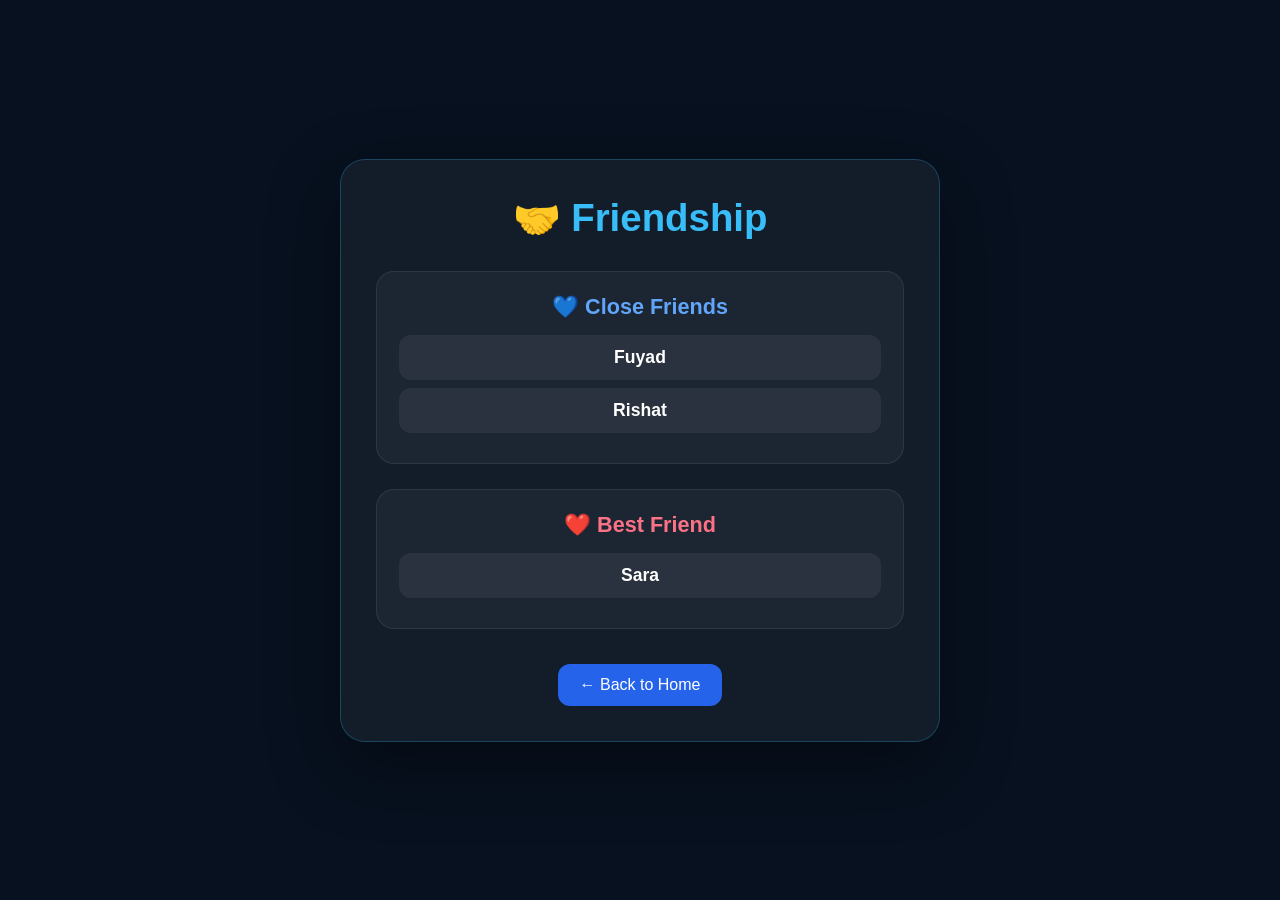
==== friendship.html @ 59717573 "Create friendship.html" ====
<!DOCTYPE html>
<html lang="en">
<head>
  <meta charset="UTF-8">
  <meta name="viewport" content="width=device-width, initial-scale=1.0">

  <title>Friendship | Emtiaz Official</title>

  <style>
    * {
      margin: 0;
      padding: 0;
      box-sizing: border-box;
    }

    body {
      min-height: 100vh;
      font-family: Arial, sans-serif;
      background: #07111f;
      color: #fff;
      display: flex;
      align-items: center;
      justify-content: center;
      padding: 30px 20px;
    }

    .friendship-box {
      width: min(600px, 100%);
      padding: 35px;
      border-radius: 25px;
      background: rgba(255, 255, 255, 0.05);
      border: 1px solid rgba(56, 189, 248, 0.25);
      box-shadow: 0 25px 70px rgba(0, 0, 0, 0.4);
      text-align: center;
    }

    h1 {
      font-size: 2.4rem;
      margin-bottom: 30px;
    }

    .gradient {
      color: #38bdf8;
    }

    .friend-group {
      margin-bottom: 25px;
      padding: 22px;
      border-radius: 18px;
      background: rgba(255, 255, 255, 0.04);
      border: 1px solid rgba(255, 255, 255, 0.08);
    }

    .friend-group h2 {
      margin-bottom: 15px;
      font-size: 1.35rem;
    }

    .close-title {
      color: #60a5fa;
    }

    .best-title {
      color: #fb7185;
    }

    .friend-name {
      padding: 12px;
      margin: 8px 0;
      border-radius: 12px;
      background: rgba(255, 255, 255, 0.06);
      font-size: 1.1rem;
      font-weight: 600;
    }

    .back-home {
      display: inline-block;
      margin-top: 10px;
      padding: 12px 22px;
      border-radius: 12px;
      text-decoration: none;
      color: #fff;
      background: #2563eb;
      transition: 0.3s ease;
    }

    .back-home:hover {
      transform: translateY(-3px);
      background: #38bdf8;
    }
  </style>
</head>

<body>

  <div class="friendship-box">

    <h1>
      🤝 <span class="gradient">Friendship</span>
    </h1>

    <div class="friend-group">

      <h2 class="close-title">
        💙 Close Friends
      </h2>

      <div class="friend-name">
        Fuyad
      </div>

      <div class="friend-name">
        Rishat
      </div>

    </div>


    <div class="friend-group">

      <h2 class="best-title">
        ❤️ Best Friend
      </h2>

      <div class="friend-name">
        Sara
      </div>

    </div>


    <a href="index.html" class="back-home">
      ← Back to Home
    </a>

  </div>

</body>
</html>
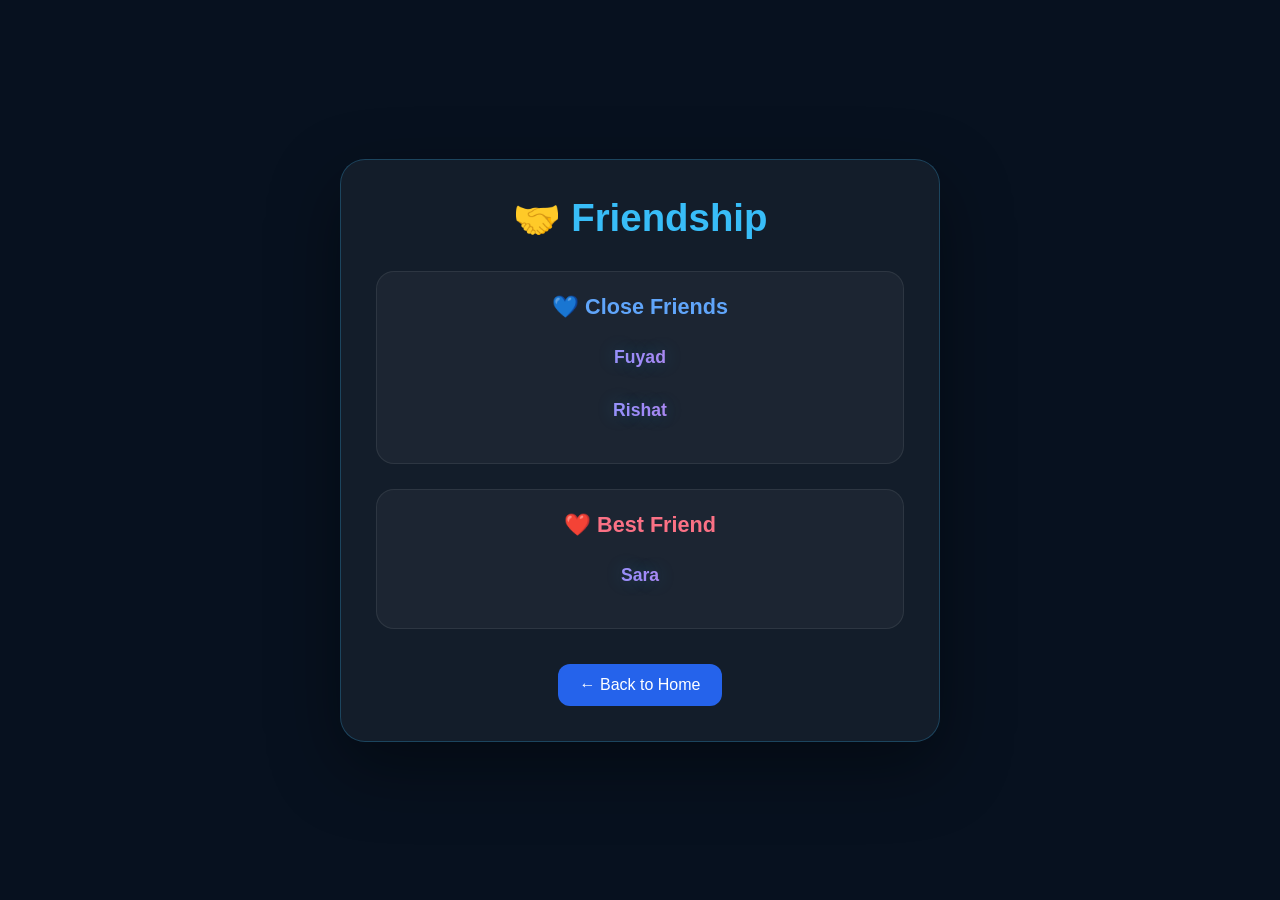
==== commit f7f45b1e: "Update friendship.html" ====
--- a/friendship.html
+++ b/friendship.html
@@ -70,7 +70,20 @@
       border-radius: 12px;
       background: rgba(255, 255, 255, 0.06);
       font-size: 1.1rem;
-      font-weight: 600;
+      font-weight: 700;
+
+      background: linear-gradient(
+        90deg,
+        #38bdf8,
+        #a78bfa,
+        #f472b6
+      );
+
+      -webkit-background-clip: text;
+      -webkit-text-fill-color: transparent;
+      background-clip: text;
+
+      text-shadow: 0 0 18px rgba(56, 189, 248, 0.25);
     }
 
     .back-home {
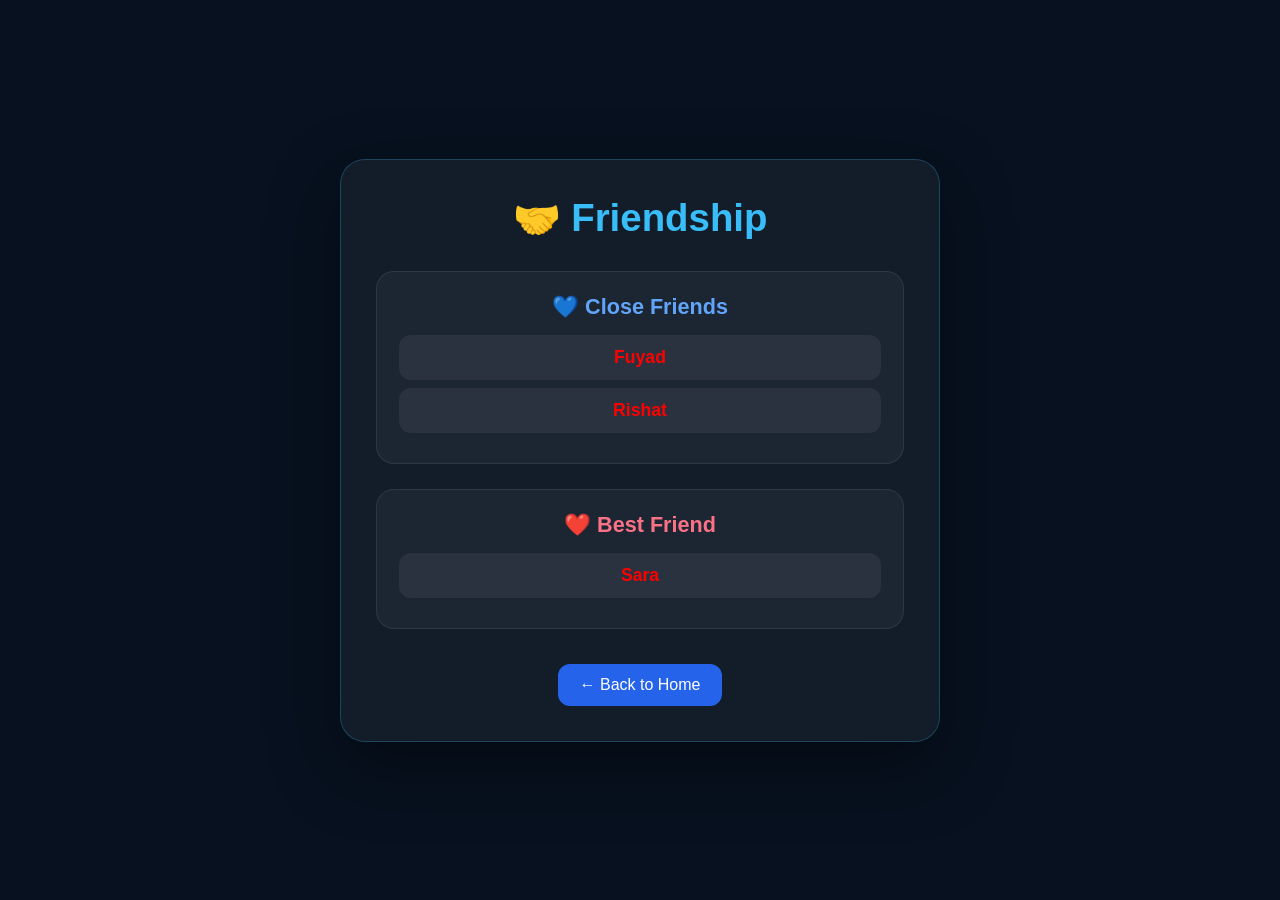
==== commit 41682a81: "Update friendship.html" ====
--- a/friendship.html
+++ b/friendship.html
@@ -64,6 +64,7 @@
       color: #fb7185;
     }
 
+    /* RGB FRIEND NAME */
     .friend-name {
       padding: 12px;
       margin: 8px 0;
@@ -72,18 +73,42 @@
       font-size: 1.1rem;
       font-weight: 700;
 
-      background: linear-gradient(
-        90deg,
-        #38bdf8,
-        #a78bfa,
-        #f472b6
-      );
+      color: #ff0000;
 
-      -webkit-background-clip: text;
-      -webkit-text-fill-color: transparent;
-      background-clip: text;
+      animation: rgbName 4s linear infinite;
 
-      text-shadow: 0 0 18px rgba(56, 189, 248, 0.25);
+      transition: transform 0.3s ease;
+    }
+
+    .friend-name:hover {
+      transform: scale(1.05);
+    }
+
+    @keyframes rgbName {
+      0% {
+        color: rgb(255, 0, 0);
+        text-shadow: 0 0 15px rgba(255, 0, 0, 0.7);
+      }
+
+      25% {
+        color: rgb(0, 255, 0);
+        text-shadow: 0 0 15px rgba(0, 255, 0, 0.7);
+      }
+
+      50% {
+        color: rgb(0, 140, 255);
+        text-shadow: 0 0 15px rgba(0, 140, 255, 0.7);
+      }
+
+      75% {
+        color: rgb(180, 0, 255);
+        text-shadow: 0 0 15px rgba(180, 0, 255, 0.7);
+      }
+
+      100% {
+        color: rgb(255, 0, 0);
+        text-shadow: 0 0 15px rgba(255, 0, 0, 0.7);
+      }
     }
 
     .back-home {
@@ -128,7 +153,6 @@
 
     </div>
 
-
     <div class="friend-group">
 
       <h2 class="best-title">
@@ -141,7 +165,6 @@
 
     </div>
 
-
     <a href="index.html" class="back-home">
       ← Back to Home
     </a>
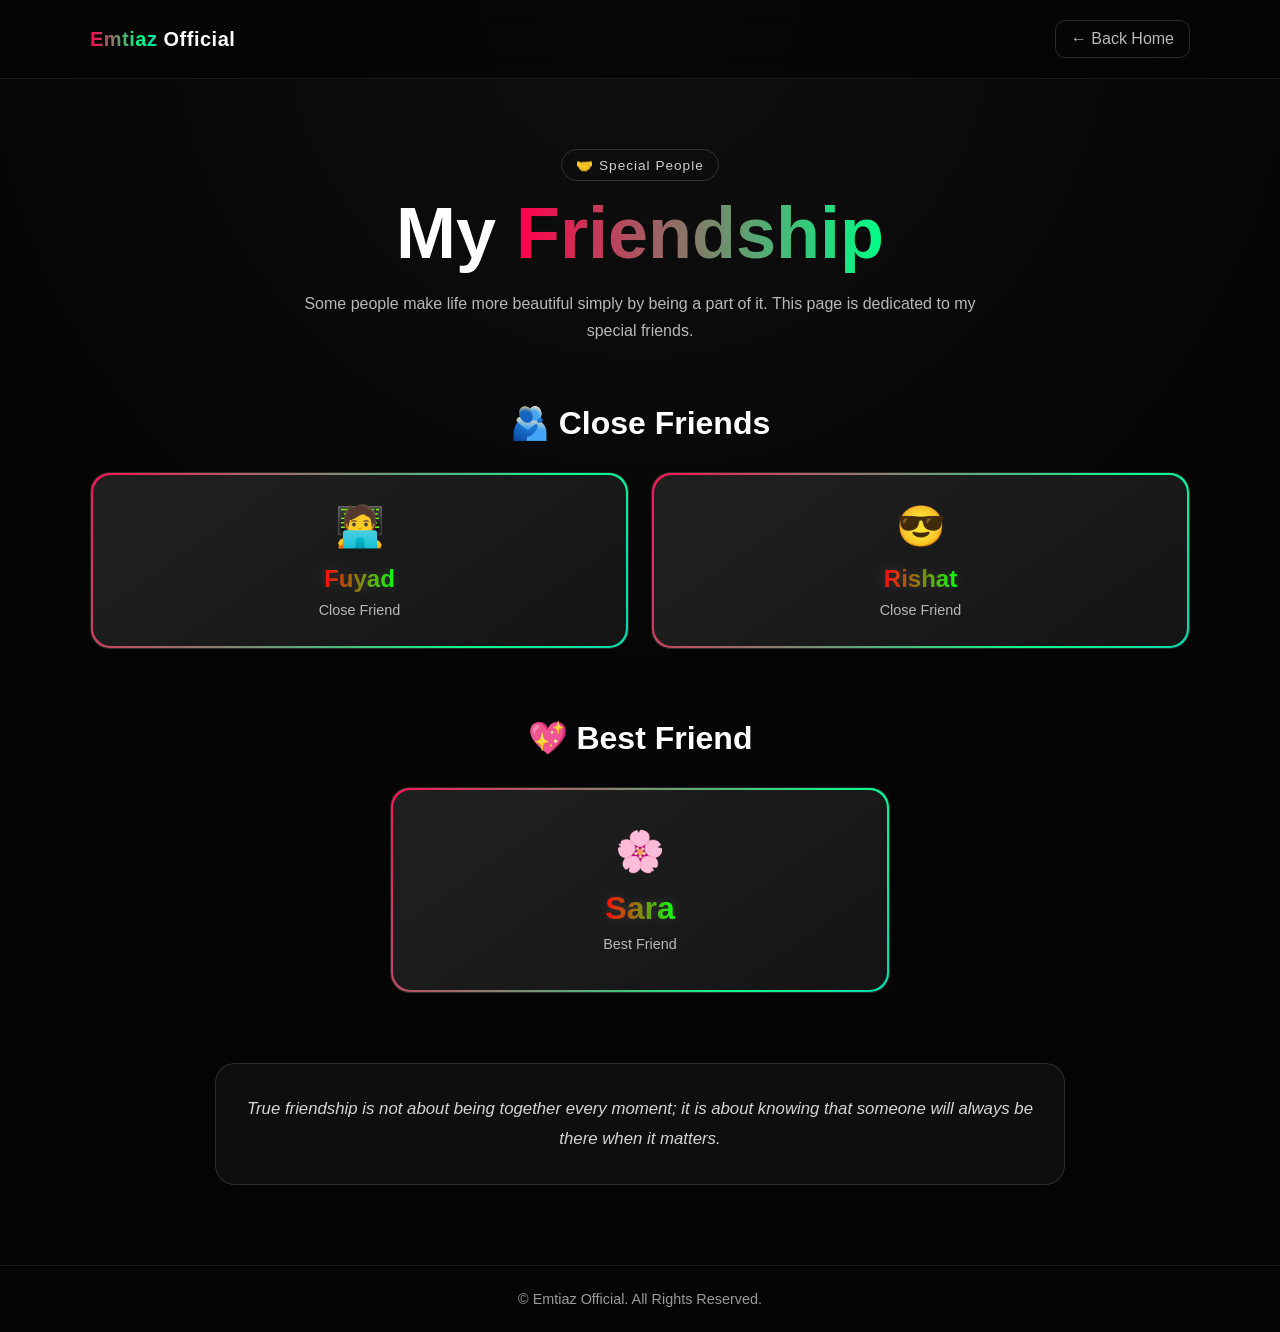
==== commit bb6d10ed: "Update friendship.html" ====
--- a/friendship.html
+++ b/friendship.html
@@ -1,175 +1,1048 @@
 <!DOCTYPE html>
 <html lang="en">
 <head>
+
   <meta charset="UTF-8">
-  <meta name="viewport" content="width=device-width, initial-scale=1.0">
-
+
+  <meta
+    name="viewport"
+    content="width=device-width, initial-scale=1.0"
+  >
+
+  <!-- SECURITY POLICY -->
+  <meta
+    http-equiv="Content-Security-Policy"
+    content="
+      default-src 'self';
+      script-src 'self';
+      style-src 'self' 'unsafe-inline';
+      img-src 'self' data:;
+      font-src 'self';
+      connect-src 'self';
+      object-src 'none';
+      base-uri 'self';
+      form-action 'self';
+      upgrade-insecure-requests;
+    "
+  >
+
+  <meta
+    name="referrer"
+    content="strict-origin-when-cross-origin"
+  >
+
+  <!-- SEO -->
   <title>Friendship | Emtiaz Official</title>
 
+  <meta
+    name="description"
+    content="Emtiaz Official friendship page featuring close friends and best friend."
+  >
+
+  <meta
+    name="author"
+    content="Emtiaz"
+  >
+
+  <meta
+    name="robots"
+    content="index, follow"
+  >
+
+  <link
+    rel="canonical"
+    href="https://emtiaz96.github.io/friendship.html"
+  >
+
+  <!-- FAVICON -->
+  <link
+    rel="icon"
+    type="image/svg+xml"
+    href="favicon.svg"
+  >
+
   <style>
+
+    /* =========================================
+       ROOT
+    ========================================== */
+
+    :root {
+
+      --bg: #050505;
+      --card: #101010;
+      --card-border: rgba(255,255,255,0.10);
+      --text: #ffffff;
+      --muted: #b8b8b8;
+
+    }
+
+
+    /* =========================================
+       RESET
+    ========================================== */
+
     * {
       margin: 0;
       padding: 0;
       box-sizing: border-box;
     }
 
+
+    html {
+      scroll-behavior: smooth;
+    }
+
+
     body {
+
       min-height: 100vh;
-      font-family: Arial, sans-serif;
-      background: #07111f;
-      color: #fff;
+
+      background:
+        radial-gradient(
+          circle at top,
+          rgba(80,80,80,0.15),
+          transparent 45%
+        ),
+        var(--bg);
+
+      color: var(--text);
+
+      font-family:
+        Arial,
+        Helvetica,
+        sans-serif;
+
+      overflow-x: hidden;
+
+    }
+
+
+    /* =========================================
+       NAVBAR
+    ========================================== */
+
+    .navbar {
+
+      width: 100%;
+
+      padding: 20px;
+
+      border-bottom:
+        1px solid
+        rgba(255,255,255,0.08);
+
+      background:
+        rgba(5,5,5,0.85);
+
+      backdrop-filter:
+        blur(12px);
+
+      position: sticky;
+
+      top: 0;
+
+      z-index: 100;
+
+    }
+
+
+    .nav-container {
+
+      width: min(1100px, 92%);
+
+      margin: auto;
+
       display: flex;
+
       align-items: center;
-      justify-content: center;
+
+      justify-content: space-between;
+
+      gap: 20px;
+
+    }
+
+
+    .logo {
+
+      color: white;
+
+      text-decoration: none;
+
+      font-size: 1.25rem;
+
+      font-weight: 800;
+
+      letter-spacing: 0.5px;
+
+    }
+
+
+    .logo span {
+
+      background:
+        linear-gradient(
+          90deg,
+          #ff004c,
+          #00ff88,
+          #0088ff,
+          #b000ff,
+          #ff004c
+        );
+
+      background-size: 300% 300%;
+
+      -webkit-background-clip: text;
+
+      background-clip: text;
+
+      color: transparent;
+
+      animation:
+        logoRGB 5s linear infinite;
+
+    }
+
+
+    @keyframes logoRGB {
+
+      0% {
+        background-position: 0% 50%;
+      }
+
+      50% {
+        background-position: 100% 50%;
+      }
+
+      100% {
+        background-position: 0% 50%;
+      }
+
+    }
+
+
+    .back-home {
+
+      color: var(--muted);
+
+      text-decoration: none;
+
+      padding: 9px 15px;
+
+      border:
+        1px solid
+        rgba(255,255,255,0.15);
+
+      border-radius: 10px;
+
+      transition:
+        0.3s ease;
+
+    }
+
+
+    .back-home:hover {
+
+      color: white;
+
+      border-color:
+        rgba(255,255,255,0.4);
+
+      transform:
+        translateY(-2px);
+
+    }
+
+
+    /* =========================================
+       HERO
+    ========================================== */
+
+    .friendship-hero {
+
+      width: min(1000px, 92%);
+
+      margin:
+        70px auto 40px;
+
+      text-align: center;
+
+    }
+
+
+    .friendship-tag {
+
+      display: inline-block;
+
+      margin-bottom: 15px;
+
+      padding: 7px 14px;
+
+      border-radius: 999px;
+
+      border:
+        1px solid
+        rgba(255,255,255,0.15);
+
+      color: #cfcfcf;
+
+      font-size: 0.85rem;
+
+      letter-spacing: 1px;
+
+    }
+
+
+    .friendship-hero h1 {
+
+      font-size:
+        clamp(2.2rem, 7vw, 4.5rem);
+
+      line-height: 1.05;
+
+      margin-bottom: 18px;
+
+    }
+
+
+    .gradient-title {
+
+      background:
+        linear-gradient(
+          90deg,
+          #ff004c,
+          #00ff88,
+          #0088ff,
+          #b000ff,
+          #ff004c
+        );
+
+      background-size: 400% 400%;
+
+      -webkit-background-clip: text;
+
+      background-clip: text;
+
+      color: transparent;
+
+      animation:
+        gradientMove 6s ease infinite;
+
+    }
+
+
+    @keyframes gradientMove {
+
+      0% {
+        background-position: 0% 50%;
+      }
+
+      50% {
+        background-position: 100% 50%;
+      }
+
+      100% {
+        background-position: 0% 50%;
+      }
+
+    }
+
+
+    .friendship-hero p {
+
+      max-width: 700px;
+
+      margin: auto;
+
+      color: var(--muted);
+
+      line-height: 1.7;
+
+      font-size: 1rem;
+
+    }
+
+
+    /* =========================================
+       FRIENDSHIP SECTIONS
+    ========================================== */
+
+    .friends-section {
+
+      width: min(1100px, 92%);
+
+      margin: 60px auto;
+
+    }
+
+
+    .section-title {
+
+      text-align: center;
+
+      font-size: 2rem;
+
+      margin-bottom: 30px;
+
+    }
+
+
+    .friends-grid {
+
+      display: grid;
+
+      grid-template-columns:
+        repeat(
+          auto-fit,
+          minmax(230px, 1fr)
+        );
+
+      gap: 22px;
+
+    }
+
+
+    /* =========================================
+       FRIEND CARD
+    ========================================== */
+
+    .friend-card {
+
+      position: relative;
+
       padding: 30px 20px;
-    }
-
-    .friendship-box {
-      width: min(600px, 100%);
-      padding: 35px;
-      border-radius: 25px;
-      background: rgba(255, 255, 255, 0.05);
-      border: 1px solid rgba(56, 189, 248, 0.25);
-      box-shadow: 0 25px 70px rgba(0, 0, 0, 0.4);
+
       text-align: center;
-    }
-
-    h1 {
-      font-size: 2.4rem;
-      margin-bottom: 30px;
-    }
-
-    .gradient {
-      color: #38bdf8;
-    }
-
-    .friend-group {
-      margin-bottom: 25px;
-      padding: 22px;
+
+      background:
+        linear-gradient(
+          145deg,
+          rgba(255,255,255,0.07),
+          rgba(255,255,255,0.02)
+        );
+
+      border:
+        1px solid
+        var(--card-border);
+
+      border-radius: 20px;
+
+      overflow: hidden;
+
+      transition:
+        transform 0.35s ease,
+        border-color 0.35s ease,
+        box-shadow 0.35s ease;
+
+    }
+
+
+    .friend-card::before {
+
+      content: "";
+
+      position: absolute;
+
+      inset: -2px;
+
+      background:
+        linear-gradient(
+          120deg,
+          #ff004c,
+          #00ff88,
+          #0088ff,
+          #b000ff,
+          #ff004c
+        );
+
+      background-size: 300% 300%;
+
+      animation:
+        borderRGB 5s linear infinite;
+
+      z-index: -2;
+
+    }
+
+
+    .friend-card::after {
+
+      content: "";
+
+      position: absolute;
+
+      inset: 2px;
+
+      background: var(--card);
+
       border-radius: 18px;
-      background: rgba(255, 255, 255, 0.04);
-      border: 1px solid rgba(255, 255, 255, 0.08);
-    }
-
-    .friend-group h2 {
+
+      z-index: -1;
+
+    }
+
+
+    @keyframes borderRGB {
+
+      0% {
+        background-position: 0% 50%;
+      }
+
+      50% {
+        background-position: 100% 50%;
+      }
+
+      100% {
+        background-position: 0% 50%;
+      }
+
+    }
+
+
+    .friend-card:hover {
+
+      transform:
+        translateY(-8px);
+
+      border-color:
+        rgba(255,255,255,0.4);
+
+      box-shadow:
+        0 15px 45px
+        rgba(0,0,0,0.45);
+
+    }
+
+
+    .friend-icon {
+
+      font-size: 2.5rem;
+
       margin-bottom: 15px;
-      font-size: 1.35rem;
-    }
-
-    .close-title {
-      color: #60a5fa;
-    }
-
-    .best-title {
-      color: #fb7185;
-    }
-
-    /* RGB FRIEND NAME */
+
+    }
+
+
+    /* =========================================
+       RGB FRIEND NAME
+    ========================================== */
+
     .friend-name {
-      padding: 12px;
-      margin: 8px 0;
-      border-radius: 12px;
-      background: rgba(255, 255, 255, 0.06);
-      font-size: 1.1rem;
-      font-weight: 700;
-
-      color: #ff0000;
-
-      animation: rgbName 4s linear infinite;
-
-      transition: transform 0.3s ease;
-    }
-
-    .friend-name:hover {
-      transform: scale(1.05);
-    }
+
+      display: inline-block;
+
+      font-size: 1.5rem;
+
+      font-weight: 800;
+
+      background:
+        linear-gradient(
+          90deg,
+          #ff0000,
+          #00ff00,
+          #0088ff,
+          #b000ff,
+          #ff0000
+        );
+
+      background-size: 400% 400%;
+
+      -webkit-background-clip: text;
+
+      background-clip: text;
+
+      color: transparent;
+
+      animation:
+        rgbName 4s linear infinite;
+
+      text-shadow:
+        0 0 12px
+        rgba(255,255,255,0.15);
+
+      transition:
+        transform 0.3s ease;
+
+    }
+
 
     @keyframes rgbName {
+
       0% {
-        color: rgb(255, 0, 0);
-        text-shadow: 0 0 15px rgba(255, 0, 0, 0.7);
+        background-position: 0% 50%;
       }
 
       25% {
-        color: rgb(0, 255, 0);
-        text-shadow: 0 0 15px rgba(0, 255, 0, 0.7);
+        background-position: 50% 50%;
       }
 
       50% {
-        color: rgb(0, 140, 255);
-        text-shadow: 0 0 15px rgba(0, 140, 255, 0.7);
+        background-position: 100% 50%;
       }
 
       75% {
-        color: rgb(180, 0, 255);
-        text-shadow: 0 0 15px rgba(180, 0, 255, 0.7);
+        background-position: 50% 50%;
       }
 
       100% {
-        color: rgb(255, 0, 0);
-        text-shadow: 0 0 15px rgba(255, 0, 0, 0.7);
-      }
-    }
-
-    .back-home {
-      display: inline-block;
-      margin-top: 10px;
-      padding: 12px 22px;
-      border-radius: 12px;
-      text-decoration: none;
-      color: #fff;
-      background: #2563eb;
-      transition: 0.3s ease;
-    }
-
-    .back-home:hover {
-      transform: translateY(-3px);
-      background: #38bdf8;
-    }
+        background-position: 0% 50%;
+      }
+
+    }
+
+
+    .friend-card:hover .friend-name {
+
+      transform:
+        scale(1.08);
+
+    }
+
+
+    .friend-role {
+
+      margin-top: 9px;
+
+      color: var(--muted);
+
+      font-size: 0.9rem;
+
+    } 
+    /* =========================================
+       BEST FRIEND
+    ========================================== */
+
+    .best-friend {
+
+      margin-top: 70px;
+
+    }
+
+
+    .best-friend .friend-card {
+
+      max-width: 500px;
+
+      margin: auto;
+
+      padding:
+        40px 25px;
+
+    }
+
+
+    .best-friend .friend-name {
+
+      font-size: 2rem;
+
+    }
+
+
+    /* =========================================
+       FRIENDSHIP QUOTE
+    ========================================== */
+
+    .friendship-quote {
+
+      width: min(850px, 92%);
+
+      margin: 70px auto;
+
+      padding: 30px;
+
+      text-align: center;
+
+      border:
+        1px solid
+        rgba(255,255,255,0.12);
+
+      border-radius: 20px;
+
+      background:
+        rgba(255,255,255,0.04);
+
+    }
+
+
+    .friendship-quote p {
+
+      color: #d5d5d5;
+
+      font-size: 1.05rem;
+
+      line-height: 1.8;
+
+      font-style: italic;
+
+    }
+
+
+    /* =========================================
+       FOOTER
+    ========================================== */
+
+    .footer {
+
+      margin-top: 80px;
+
+      padding: 25px 20px;
+
+      text-align: center;
+
+      border-top:
+        1px solid
+        rgba(255,255,255,0.08);
+
+      color: #999;
+
+      font-size: 0.9rem;
+
+    }
+
+
+    /* =========================================
+       RESPONSIVE
+    ========================================== */
+
+    @media (max-width: 600px) {
+
+      .navbar {
+
+        padding: 16px;
+
+      }
+
+
+      .nav-container {
+
+        width: 94%;
+
+      }
+
+
+      .logo {
+
+        font-size: 1.05rem;
+
+      }
+
+
+      .back-home {
+
+        padding: 8px 12px;
+
+        font-size: 0.85rem;
+
+      }
+
+
+      .friendship-hero {
+
+        margin-top: 50px;
+
+      }
+
+
+      .friendship-hero h1 {
+
+        font-size: 2.4rem;
+
+      }
+
+
+      .friendship-hero p {
+
+        font-size: 0.92rem;
+
+      }
+
+
+      .friends-section {
+
+        margin-top: 45px;
+
+      }
+
+
+      .section-title {
+
+        font-size: 1.6rem;
+
+      }
+
+
+      .friends-grid {
+
+        grid-template-columns: 1fr;
+
+      }
+
+
+      .friend-card {
+
+        padding: 28px 18px;
+
+      }
+
+
+      .best-friend {
+
+        margin-top: 50px;
+
+      }
+
+
+      .friendship-quote {
+
+        margin-top: 50px;
+
+        padding: 24px 18px;
+
+      }
+
+    }
+
+
+    /* =========================================
+       REDUCED MOTION
+    ========================================== */
+
+    @media (prefers-reduced-motion: reduce) {
+
+      html {
+
+        scroll-behavior: auto;
+
+      }
+
+
+      *,
+      *::before,
+      *::after {
+
+        animation-duration: 0.01ms !important;
+
+        animation-iteration-count: 1 !important;
+
+        transition-duration: 0.01ms !important;
+
+      }
+
+    }
+
   </style>
+
 </head>
 
+
 <body>
 
-  <div class="friendship-box">
-
-    <h1>
-      🤝 <span class="gradient">Friendship</span>
-    </h1>
-
-    <div class="friend-group">
-
-      <h2 class="close-title">
-        💙 Close Friends
+
+  <!-- =========================================
+       NAVBAR
+  ========================================== -->
+
+  <header class="navbar">
+
+    <div class="nav-container">
+
+      <a
+        href="index.html"
+        class="logo"
+      >
+        <span>Emtiaz</span> Official
+      </a>
+
+
+      <a
+        href="index.html"
+        class="back-home"
+      >
+        ← Back Home
+      </a>
+
+    </div>
+
+  </header>
+
+
+  <!-- =========================================
+       HERO
+  ========================================== -->
+
+  <main>
+
+    <section class="friendship-hero">
+
+      <span class="friendship-tag">
+        🤝 Special People
+      </span>
+
+      <h1>
+
+        My
+        <span class="gradient-title">
+          Friendship
+        </span>
+
+      </h1>
+
+      <p>
+        Some people make life more beautiful simply
+        by being a part of it. This page is dedicated
+        to my special friends.
+      </p>
+
+    </section>
+
+
+    <!-- =======================================
+         CLOSE FRIENDS
+    ======================================== -->
+
+    <section class="friends-section">
+
+      <h2 class="section-title">
+        🫂 Close Friends
       </h2>
 
-      <div class="friend-name">
-        Fuyad
+
+      <div class="friends-grid">
+
+
+        <!-- FUYAD -->
+
+        <div class="friend-card">
+
+          <div class="friend-icon">
+            🧑‍💻
+          </div>
+
+          <h3 class="friend-name">
+            Fuyad
+          </h3>
+
+          <p class="friend-role">
+            Close Friend
+          </p>
+
+        </div>
+
+
+        <!-- RISHAT -->
+
+        <div class="friend-card">
+
+          <div class="friend-icon">
+            😎
+          </div>
+
+          <h3 class="friend-name">
+            Rishat
+          </h3>
+
+          <p class="friend-role">
+            Close Friend
+          </p>
+
+        </div>
+
       </div>
 
-      <div class="friend-name">
-        Rishat
+    </section>
+
+
+    <!-- =======================================
+         BEST FRIEND
+    ======================================== -->
+
+    <section
+      class="friends-section best-friend"
+    >
+
+      <h2 class="section-title">
+        💖 Best Friend
+      </h2>
+
+
+      <div class="friend-card">
+
+        <div class="friend-icon">
+          🌸
+        </div>
+
+        <h3 class="friend-name">
+          Sara
+        </h3>
+
+        <p class="friend-role">
+          Best Friend
+        </p>
+
       </div>
 
-    </div>
-
-    <div class="friend-group">
-
-      <h2 class="best-title">
-        ❤️ Best Friend
-      </h2>
-
-      <div class="friend-name">
-        Sara
-      </div>
-
-    </div>
-
-    <a href="index.html" class="back-home">
-      ← Back to Home
-    </a>
-
-  </div>
+    </section>
+
+
+    <!-- =======================================
+         QUOTE
+    ======================================== -->
+
+    <section class="friendship-quote">
+
+      <p>
+        True friendship is not about being together
+        every moment; it is about knowing that someone
+        will always be there when it matters.
+      </p>
+
+    </section>
+
+  </main>
+
+
+  <!-- =========================================
+       FOOTER
+  ========================================== -->
+
+  <footer class="footer">
+
+    <p>
+      © <span id="currentYear"></span>
+      Emtiaz Official. All Rights Reserved.
+    </p>
+
+  </footer>
+
+
+  <!-- =========================================
+       SIMPLE YEAR SCRIPT
+  ========================================== -->
+
+  <script>
+
+    document.addEventListener(
+      "DOMContentLoaded",
+      () => {
+
+        const currentYear =
+          document.getElementById(
+            "currentYear"
+          );
+
+        if (currentYear) {
+
+          currentYear.textContent =
+            new Date().getFullYear();
+
+        }
+
+      }
+    );
+
+  </script>
 
 </body>
 </html>
+    
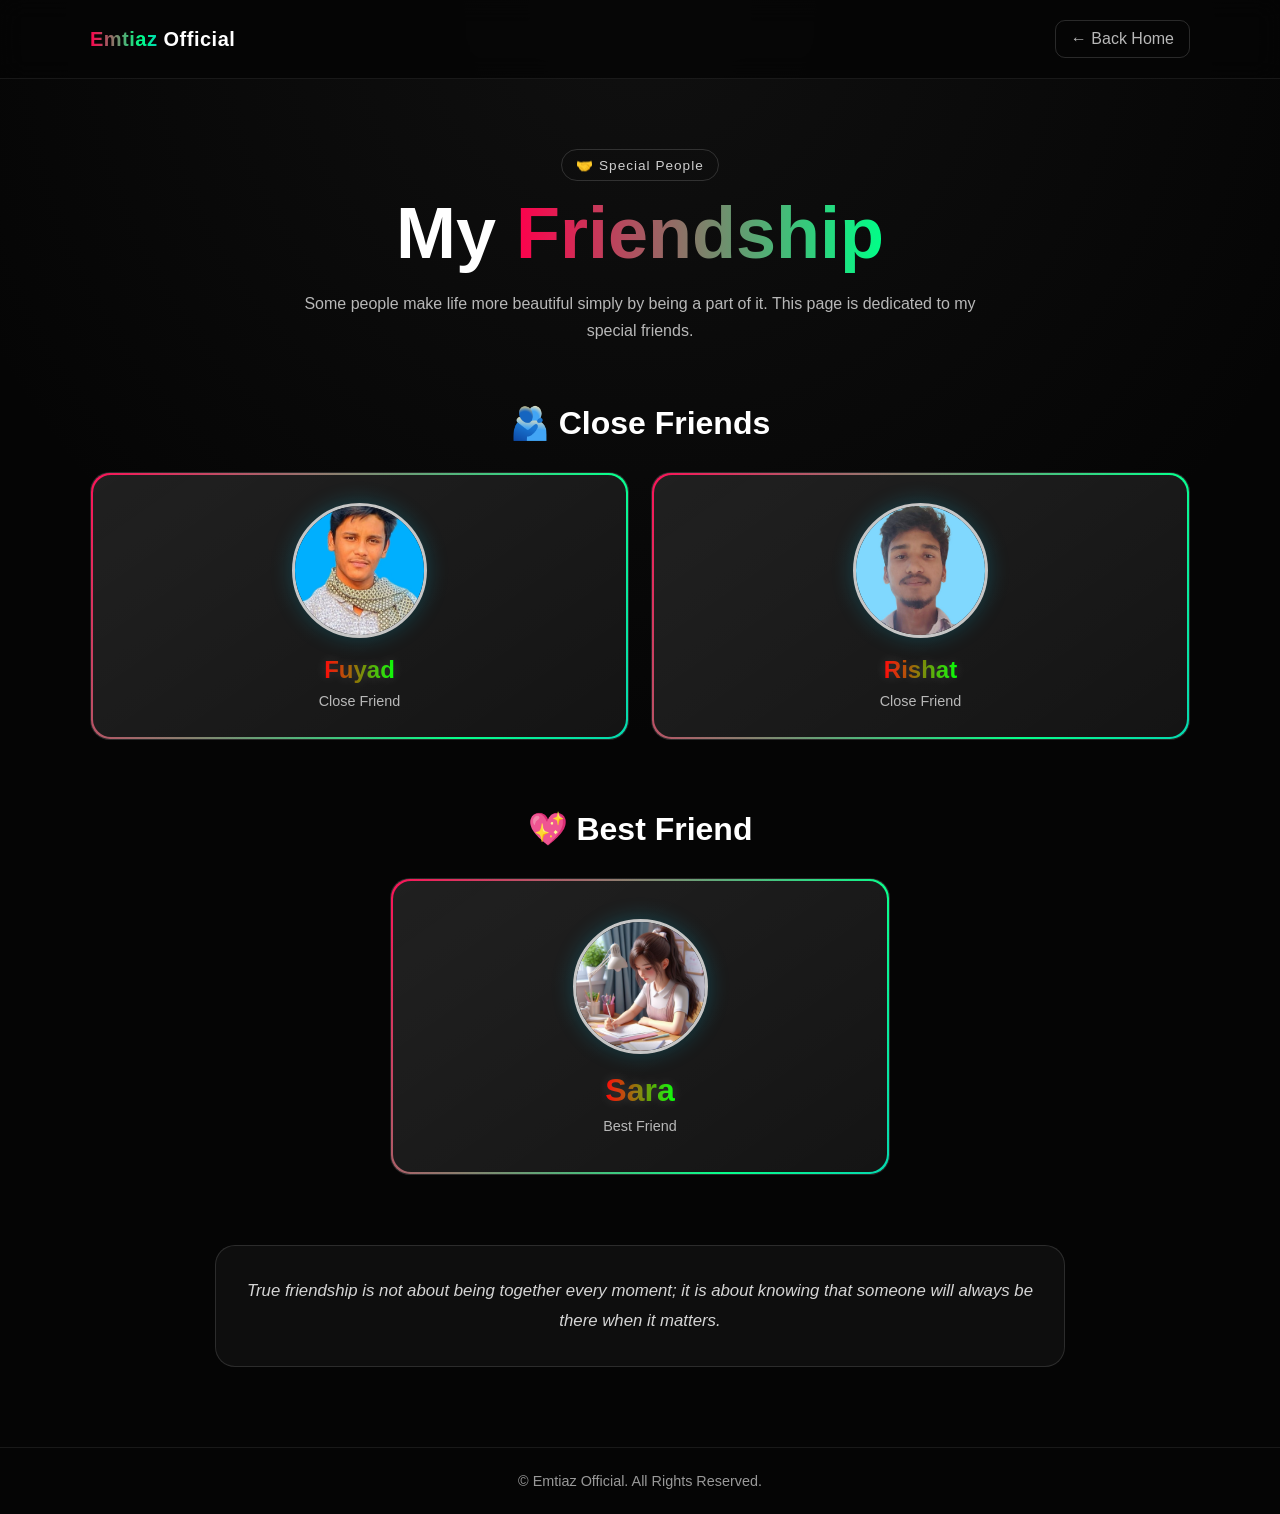
==== commit 350a9151: "Update friendship.html" ====
--- a/friendship.html
+++ b/friendship.html
@@ -1,86 +1,41 @@
 <!DOCTYPE html>
 <html lang="en">
 <head>
-
   <meta charset="UTF-8">
-
-  <meta
-    name="viewport"
-    content="width=device-width, initial-scale=1.0"
-  >
-
-  <!-- SECURITY POLICY -->
-  <meta
-    http-equiv="Content-Security-Policy"
-    content="
-      default-src 'self';
-      script-src 'self';
-      style-src 'self' 'unsafe-inline';
-      img-src 'self' data:;
-      font-src 'self';
-      connect-src 'self';
-      object-src 'none';
-      base-uri 'self';
-      form-action 'self';
-      upgrade-insecure-requests;
-    "
-  >
-
-  <meta
-    name="referrer"
-    content="strict-origin-when-cross-origin"
-  >
-
-  <!-- SEO -->
+  <meta name="viewport" content="width=device-width, initial-scale=1.0">
+
+  <meta http-equiv="Content-Security-Policy" content="
+    default-src 'self';
+    script-src 'self';
+    style-src 'self' 'unsafe-inline';
+    img-src 'self' data:;
+    font-src 'self';
+    connect-src 'self';
+    object-src 'none';
+    base-uri 'self';
+    form-action 'self';
+    upgrade-insecure-requests;
+  ">
+
+  <meta name="referrer" content="strict-origin-when-cross-origin">
+
   <title>Friendship | Emtiaz Official</title>
 
-  <meta
-    name="description"
-    content="Emtiaz Official friendship page featuring close friends and best friend."
-  >
-
-  <meta
-    name="author"
-    content="Emtiaz"
-  >
-
-  <meta
-    name="robots"
-    content="index, follow"
-  >
-
-  <link
-    rel="canonical"
-    href="https://emtiaz96.github.io/friendship.html"
-  >
-
-  <!-- FAVICON -->
-  <link
-    rel="icon"
-    type="image/svg+xml"
-    href="favicon.svg"
-  >
+  <meta name="description" content="Emtiaz Official friendship page featuring close friends and best friend.">
+  <meta name="author" content="Emtiaz">
+  <meta name="robots" content="index, follow">
+
+  <link rel="canonical" href="https://imtiaz96.github.io/friendship.html">
+  <link rel="icon" type="image/svg+xml" href="favicon.svg">
 
   <style>
-
-    /* =========================================
-       ROOT
-    ========================================== */
-
     :root {
-
       --bg: #050505;
       --card: #101010;
       --card-border: rgba(255,255,255,0.10);
       --text: #ffffff;
       --muted: #b8b8b8;
-
-    }
-
-
-    /* =========================================
-       RESET
-    ========================================== */
+    }
 
     * {
       margin: 0;
@@ -88,804 +43,328 @@
       box-sizing: border-box;
     }
 
-
     html {
       scroll-behavior: smooth;
     }
 
-
     body {
-
       min-height: 100vh;
-
       background:
-        radial-gradient(
-          circle at top,
-          rgba(80,80,80,0.15),
-          transparent 45%
-        ),
+        radial-gradient(circle at top, rgba(80,80,80,0.15), transparent 45%),
         var(--bg);
-
       color: var(--text);
-
-      font-family:
-        Arial,
-        Helvetica,
-        sans-serif;
-
+      font-family: Arial, Helvetica, sans-serif;
       overflow-x: hidden;
-
-    }
-
-
-    /* =========================================
-       NAVBAR
-    ========================================== */
+    }
 
     .navbar {
-
       width: 100%;
-
       padding: 20px;
-
-      border-bottom:
-        1px solid
-        rgba(255,255,255,0.08);
-
-      background:
-        rgba(5,5,5,0.85);
-
-      backdrop-filter:
-        blur(12px);
-
+      border-bottom: 1px solid rgba(255,255,255,0.08);
+      background: rgba(5,5,5,0.85);
+      backdrop-filter: blur(12px);
       position: sticky;
-
       top: 0;
-
       z-index: 100;
-
-    }
-
+    }
 
     .nav-container {
-
       width: min(1100px, 92%);
-
       margin: auto;
-
       display: flex;
-
       align-items: center;
-
       justify-content: space-between;
-
       gap: 20px;
-
-    }
-
+    }
 
     .logo {
-
       color: white;
-
       text-decoration: none;
-
       font-size: 1.25rem;
-
       font-weight: 800;
-
       letter-spacing: 0.5px;
-
-    }
-
+    }
 
     .logo span {
-
-      background:
-        linear-gradient(
-          90deg,
-          #ff004c,
-          #00ff88,
-          #0088ff,
-          #b000ff,
-          #ff004c
-        );
-
+      background: linear-gradient(90deg, #ff004c, #00ff88, #0088ff, #b000ff, #ff004c);
       background-size: 300% 300%;
-
       -webkit-background-clip: text;
-
       background-clip: text;
-
       color: transparent;
-
-      animation:
-        logoRGB 5s linear infinite;
-
-    }
-
+      animation: logoRGB 5s linear infinite;
+    }
 
     @keyframes logoRGB {
-
-      0% {
-        background-position: 0% 50%;
-      }
-
-      50% {
-        background-position: 100% 50%;
-      }
-
-      100% {
-        background-position: 0% 50%;
-      }
-
-    }
-
+      0% { background-position: 0% 50%; }
+      50% { background-position: 100% 50%; }
+      100% { background-position: 0% 50%; }
+    }
 
     .back-home {
-
       color: var(--muted);
-
       text-decoration: none;
-
       padding: 9px 15px;
-
-      border:
-        1px solid
-        rgba(255,255,255,0.15);
-
+      border: 1px solid rgba(255,255,255,0.15);
       border-radius: 10px;
-
-      transition:
-        0.3s ease;
-
-    }
-
+      transition: 0.3s ease;
+    }
 
     .back-home:hover {
-
       color: white;
-
-      border-color:
-        rgba(255,255,255,0.4);
-
-      transform:
-        translateY(-2px);
-
-    }
-
-
-    /* =========================================
-       HERO
-    ========================================== */
+      border-color: rgba(255,255,255,0.4);
+      transform: translateY(-2px);
+    }
 
     .friendship-hero {
-
       width: min(1000px, 92%);
-
-      margin:
-        70px auto 40px;
-
+      margin: 70px auto 40px;
       text-align: center;
-
-    }
-
+    }
 
     .friendship-tag {
-
       display: inline-block;
-
       margin-bottom: 15px;
-
       padding: 7px 14px;
-
       border-radius: 999px;
-
-      border:
-        1px solid
-        rgba(255,255,255,0.15);
-
+      border: 1px solid rgba(255,255,255,0.15);
       color: #cfcfcf;
-
       font-size: 0.85rem;
-
       letter-spacing: 1px;
-
-    }
-
+    }
 
     .friendship-hero h1 {
-
-      font-size:
-        clamp(2.2rem, 7vw, 4.5rem);
-
+      font-size: clamp(2.2rem, 7vw, 4.5rem);
       line-height: 1.05;
-
       margin-bottom: 18px;
-
-    }
-
+    }
 
     .gradient-title {
-
-      background:
-        linear-gradient(
-          90deg,
-          #ff004c,
-          #00ff88,
-          #0088ff,
-          #b000ff,
-          #ff004c
-        );
-
+      background: linear-gradient(90deg, #ff004c, #00ff88, #0088ff, #b000ff, #ff004c);
       background-size: 400% 400%;
-
       -webkit-background-clip: text;
-
       background-clip: text;
-
       color: transparent;
-
-      animation:
-        gradientMove 6s ease infinite;
-
-    }
-
+      animation: gradientMove 6s ease infinite;
+    }
 
     @keyframes gradientMove {
-
-      0% {
-        background-position: 0% 50%;
-      }
-
-      50% {
-        background-position: 100% 50%;
-      }
-
-      100% {
-        background-position: 0% 50%;
-      }
-
-    }
-
+      0% { background-position: 0% 50%; }
+      50% { background-position: 100% 50%; }
+      100% { background-position: 0% 50%; }
+    }
 
     .friendship-hero p {
-
       max-width: 700px;
-
       margin: auto;
-
       color: var(--muted);
-
       line-height: 1.7;
-
       font-size: 1rem;
-
-    }
-
-
-    /* =========================================
-       FRIENDSHIP SECTIONS
-    ========================================== */
+    }
 
     .friends-section {
-
       width: min(1100px, 92%);
-
       margin: 60px auto;
-
-    }
-
+    }
 
     .section-title {
-
       text-align: center;
-
       font-size: 2rem;
-
       margin-bottom: 30px;
-
-    }
-
+    }
 
     .friends-grid {
-
       display: grid;
-
-      grid-template-columns:
-        repeat(
-          auto-fit,
-          minmax(230px, 1fr)
-        );
-
+      grid-template-columns: repeat(auto-fit, minmax(230px, 1fr));
       gap: 22px;
-
-    }
-
-
-    /* =========================================
-       FRIEND CARD
-    ========================================== */
+    }
 
     .friend-card {
-
       position: relative;
-
       padding: 30px 20px;
-
       text-align: center;
-
-      background:
-        linear-gradient(
-          145deg,
-          rgba(255,255,255,0.07),
-          rgba(255,255,255,0.02)
-        );
-
-      border:
-        1px solid
-        var(--card-border);
-
+      background: linear-gradient(145deg, rgba(255,255,255,0.07), rgba(255,255,255,0.02));
+      border: 1px solid var(--card-border);
       border-radius: 20px;
-
       overflow: hidden;
-
-      transition:
-        transform 0.35s ease,
-        border-color 0.35s ease,
-        box-shadow 0.35s ease;
-
-    }
-
+      transition: transform 0.35s ease, border-color 0.35s ease, box-shadow 0.35s ease;
+    }
 
     .friend-card::before {
-
       content: "";
-
       position: absolute;
-
       inset: -2px;
-
-      background:
-        linear-gradient(
-          120deg,
-          #ff004c,
-          #00ff88,
-          #0088ff,
-          #b000ff,
-          #ff004c
-        );
-
+      background: linear-gradient(120deg, #ff004c, #00ff88, #0088ff, #b000ff, #ff004c);
       background-size: 300% 300%;
-
-      animation:
-        borderRGB 5s linear infinite;
-
+      animation: borderRGB 5s linear infinite;
       z-index: -2;
-
-    }
-
+    }
 
     .friend-card::after {
-
       content: "";
-
       position: absolute;
-
       inset: 2px;
-
       background: var(--card);
-
       border-radius: 18px;
-
       z-index: -1;
-
-    }
-
+    }
 
     @keyframes borderRGB {
-
-      0% {
-        background-position: 0% 50%;
-      }
-
-      50% {
-        background-position: 100% 50%;
-      }
-
-      100% {
-        background-position: 0% 50%;
-      }
-
-    }
-
+      0% { background-position: 0% 50%; }
+      50% { background-position: 100% 50%; }
+      100% { background-position: 0% 50%; }
+    }
 
     .friend-card:hover {
-
-      transform:
-        translateY(-8px);
-
-      border-color:
-        rgba(255,255,255,0.4);
-
-      box-shadow:
-        0 15px 45px
-        rgba(0,0,0,0.45);
-
-    }
-
-
-    .friend-icon {
-
-      font-size: 2.5rem;
-
-      margin-bottom: 15px;
-
-    }
-
-
-    /* =========================================
-       RGB FRIEND NAME
-    ========================================== */
+      transform: translateY(-8px);
+      border-color: rgba(255,255,255,0.4);
+      box-shadow: 0 15px 45px rgba(0,0,0,0.45);
+    }
+
+    /* FRIEND PHOTOS */
+    .friend-photo {
+      display: block;
+      width: 135px;
+      height: 135px;
+      margin: 0 auto 18px;
+      border-radius: 50%;
+      object-fit: cover;
+      object-position: center;
+      border: 3px solid rgba(255,255,255,0.75);
+      box-shadow: 0 0 22px rgba(0,212,255,0.22);
+      transition: transform 0.35s ease, box-shadow 0.35s ease;
+    }
+
+    .friend-card:hover .friend-photo {
+      transform: scale(1.06);
+      box-shadow: 0 0 28px rgba(176,0,255,0.4);
+    }
 
     .friend-name {
-
       display: inline-block;
-
       font-size: 1.5rem;
-
       font-weight: 800;
-
-      background:
-        linear-gradient(
-          90deg,
-          #ff0000,
-          #00ff00,
-          #0088ff,
-          #b000ff,
-          #ff0000
-        );
-
+      background: linear-gradient(90deg, #ff0000, #00ff00, #0088ff, #b000ff, #ff0000);
       background-size: 400% 400%;
-
       -webkit-background-clip: text;
-
       background-clip: text;
-
       color: transparent;
-
-      animation:
-        rgbName 4s linear infinite;
-
-      text-shadow:
-        0 0 12px
-        rgba(255,255,255,0.15);
-
-      transition:
-        transform 0.3s ease;
-
-    }
-
+      animation: rgbName 4s linear infinite;
+      text-shadow: 0 0 12px rgba(255,255,255,0.15);
+      transition: transform 0.3s ease;
+    }
 
     @keyframes rgbName {
-
-      0% {
-        background-position: 0% 50%;
-      }
-
-      25% {
-        background-position: 50% 50%;
-      }
-
-      50% {
-        background-position: 100% 50%;
-      }
-
-      75% {
-        background-position: 50% 50%;
-      }
-
-      100% {
-        background-position: 0% 50%;
-      }
-
-    }
-
+      0% { background-position: 0% 50%; }
+      25% { background-position: 50% 50%; }
+      50% { background-position: 100% 50%; }
+      75% { background-position: 50% 50%; }
+      100% { background-position: 0% 50%; }
+    }
 
     .friend-card:hover .friend-name {
-
-      transform:
-        scale(1.08);
-
-    }
-
+      transform: scale(1.08);
+    }
 
     .friend-role {
-
       margin-top: 9px;
-
       color: var(--muted);
-
       font-size: 0.9rem;
-
-    } 
-    /* =========================================
-       BEST FRIEND
-    ========================================== */
+    }
 
     .best-friend {
-
       margin-top: 70px;
-
-    }
-
+    }
 
     .best-friend .friend-card {
-
       max-width: 500px;
-
       margin: auto;
-
-      padding:
-        40px 25px;
-
-    }
-
+      padding: 40px 25px;
+    }
 
     .best-friend .friend-name {
-
       font-size: 2rem;
-
-    }
-
-
-    /* =========================================
-       FRIENDSHIP QUOTE
-    ========================================== */
+    }
 
     .friendship-quote {
-
       width: min(850px, 92%);
-
       margin: 70px auto;
-
       padding: 30px;
-
       text-align: center;
-
-      border:
-        1px solid
-        rgba(255,255,255,0.12);
-
+      border: 1px solid rgba(255,255,255,0.12);
       border-radius: 20px;
-
-      background:
-        rgba(255,255,255,0.04);
-
-    }
-
+      background: rgba(255,255,255,0.04);
+    }
 
     .friendship-quote p {
-
       color: #d5d5d5;
-
       font-size: 1.05rem;
-
       line-height: 1.8;
-
       font-style: italic;
-
-    }
-
-
-    /* =========================================
-       FOOTER
-    ========================================== */
+    }
 
     .footer {
-
       margin-top: 80px;
-
       padding: 25px 20px;
-
       text-align: center;
-
-      border-top:
-        1px solid
-        rgba(255,255,255,0.08);
-
+      border-top: 1px solid rgba(255,255,255,0.08);
       color: #999;
-
       font-size: 0.9rem;
-
-    }
-
-
-    /* =========================================
-       RESPONSIVE
-    ========================================== */
+    }
 
     @media (max-width: 600px) {
-
-      .navbar {
-
-        padding: 16px;
-
-      }
-
-
-      .nav-container {
-
-        width: 94%;
-
-      }
-
-
-      .logo {
-
-        font-size: 1.05rem;
-
-      }
-
-
-      .back-home {
-
-        padding: 8px 12px;
-
-        font-size: 0.85rem;
-
-      }
-
-
-      .friendship-hero {
-
-        margin-top: 50px;
-
-      }
-
-
-      .friendship-hero h1 {
-
-        font-size: 2.4rem;
-
-      }
-
-
-      .friendship-hero p {
-
-        font-size: 0.92rem;
-
-      }
-
-
-      .friends-section {
-
-        margin-top: 45px;
-
-      }
-
-
-      .section-title {
-
-        font-size: 1.6rem;
-
-      }
-
-
-      .friends-grid {
-
-        grid-template-columns: 1fr;
-
-      }
-
-
-      .friend-card {
-
-        padding: 28px 18px;
-
-      }
-
-
-      .best-friend {
-
-        margin-top: 50px;
-
-      }
-
-
-      .friendship-quote {
-
-        margin-top: 50px;
-
-        padding: 24px 18px;
-
-      }
-
-    }
-
-
-    /* =========================================
-       REDUCED MOTION
-    ========================================== */
+      .navbar { padding: 16px; }
+      .nav-container { width: 94%; }
+      .logo { font-size: 1.05rem; }
+      .back-home { padding: 8px 12px; font-size: 0.85rem; }
+      .friendship-hero { margin-top: 50px; }
+      .friendship-hero h1 { font-size: 2.4rem; }
+      .friendship-hero p { font-size: 0.92rem; }
+      .friends-section { margin-top: 45px; }
+      .section-title { font-size: 1.6rem; }
+      .friends-grid { grid-template-columns: 1fr; }
+      .friend-card { padding: 28px 18px; }
+      .best-friend { margin-top: 50px; }
+      .friendship-quote { margin-top: 50px; padding: 24px 18px; }
+    }
 
     @media (prefers-reduced-motion: reduce) {
-
-      html {
-
-        scroll-behavior: auto;
-
-      }
-
+      html { scroll-behavior: auto; }
 
       *,
       *::before,
       *::after {
-
         animation-duration: 0.01ms !important;
-
         animation-iteration-count: 1 !important;
-
         transition-duration: 0.01ms !important;
-
       }
-
-    }
-
+    }
   </style>
-
 </head>
 
-
 <body>
 
-
-  <!-- =========================================
-       NAVBAR
-  ========================================== -->
-
   <header class="navbar">
-
     <div class="nav-container">
-
-      <a
-        href="index.html"
-        class="logo"
-      >
+      <a href="index.html" class="logo">
         <span>Emtiaz</span> Official
       </a>
 
-
-      <a
-        href="index.html"
-        class="back-home"
-      >
+      <a href="index.html" class="back-home">
         ← Back Home
       </a>
-
     </div>
-
   </header>
 
-
-  <!-- =========================================
-       HERO
-  ========================================== -->
-
   <main>
 
     <section class="friendship-hero">
-
       <span class="friendship-tag">
         🤝 Special People
       </span>
 
       <h1>
-
         My
-        <span class="gradient-title">
-          Friendship
-        </span>
-
+        <span class="gradient-title">Friendship</span>
       </h1>
 
       <p>
@@ -893,13 +372,7 @@
         by being a part of it. This page is dedicated
         to my special friends.
       </p>
-
     </section>
-
-
-    <!-- =======================================
-         CLOSE FRIENDS
-    ======================================== -->
 
     <section class="friends-section">
 
@@ -907,142 +380,93 @@
         🫂 Close Friends
       </h2>
 
-
       <div class="friends-grid">
 
-
         <!-- FUYAD -->
-
         <div class="friend-card">
-
-          <div class="friend-icon">
-            🧑‍💻
-          </div>
-
-          <h3 class="friend-name">
-            Fuyad
-          </h3>
+          <img
+            class="friend-photo"
+            src="assets/fuyad.jpg"
+            alt="Fuyad"
+            loading="lazy"
+          >
+
+          <h3 class="friend-name">Fuyad</h3>
 
           <p class="friend-role">
             Close Friend
           </p>
-
         </div>
 
-
         <!-- RISHAT -->
-
         <div class="friend-card">
-
-          <div class="friend-icon">
-            😎
-          </div>
-
-          <h3 class="friend-name">
-            Rishat
-          </h3>
+          <img
+            class="friend-photo"
+            src="assets/rishat.jpg"
+            alt="Rishat"
+            loading="lazy"
+          >
+
+          <h3 class="friend-name">Rishat</h3>
 
           <p class="friend-role">
             Close Friend
           </p>
-
         </div>
 
       </div>
-
     </section>
 
-
-    <!-- =======================================
-         BEST FRIEND
-    ======================================== -->
-
-    <section
-      class="friends-section best-friend"
-    >
+    <section class="friends-section best-friend">
 
       <h2 class="section-title">
         💖 Best Friend
       </h2>
 
-
       <div class="friend-card">
 
-        <div class="friend-icon">
-          🌸
-        </div>
-
-        <h3 class="friend-name">
-          Sara
-        </h3>
+        <img
+          class="friend-photo"
+          src="assets/sara.jpg"
+          alt="Sara"
+          loading="lazy"
+        >
+
+        <h3 class="friend-name">Sara</h3>
 
         <p class="friend-role">
           Best Friend
         </p>
 
       </div>
-
     </section>
 
-
-    <!-- =======================================
-         QUOTE
-    ======================================== -->
-
     <section class="friendship-quote">
-
       <p>
         True friendship is not about being together
         every moment; it is about knowing that someone
         will always be there when it matters.
       </p>
-
     </section>
 
   </main>
 
-
-  <!-- =========================================
-       FOOTER
-  ========================================== -->
-
   <footer class="footer">
-
     <p>
       © <span id="currentYear"></span>
       Emtiaz Official. All Rights Reserved.
     </p>
-
   </footer>
 
-
-  <!-- =========================================
-       SIMPLE YEAR SCRIPT
-  ========================================== -->
-
   <script>
-
-    document.addEventListener(
-      "DOMContentLoaded",
-      () => {
-
-        const currentYear =
-          document.getElementById(
-            "currentYear"
-          );
-
-        if (currentYear) {
-
-          currentYear.textContent =
-            new Date().getFullYear();
-
-        }
-
+    document.addEventListener("DOMContentLoaded", () => {
+      const currentYear = document.getElementById("currentYear");
+
+      if (currentYear) {
+        currentYear.textContent = new Date().getFullYear();
       }
-    );
-
+    });
   </script>
 
 </body>
 </html>
-    
